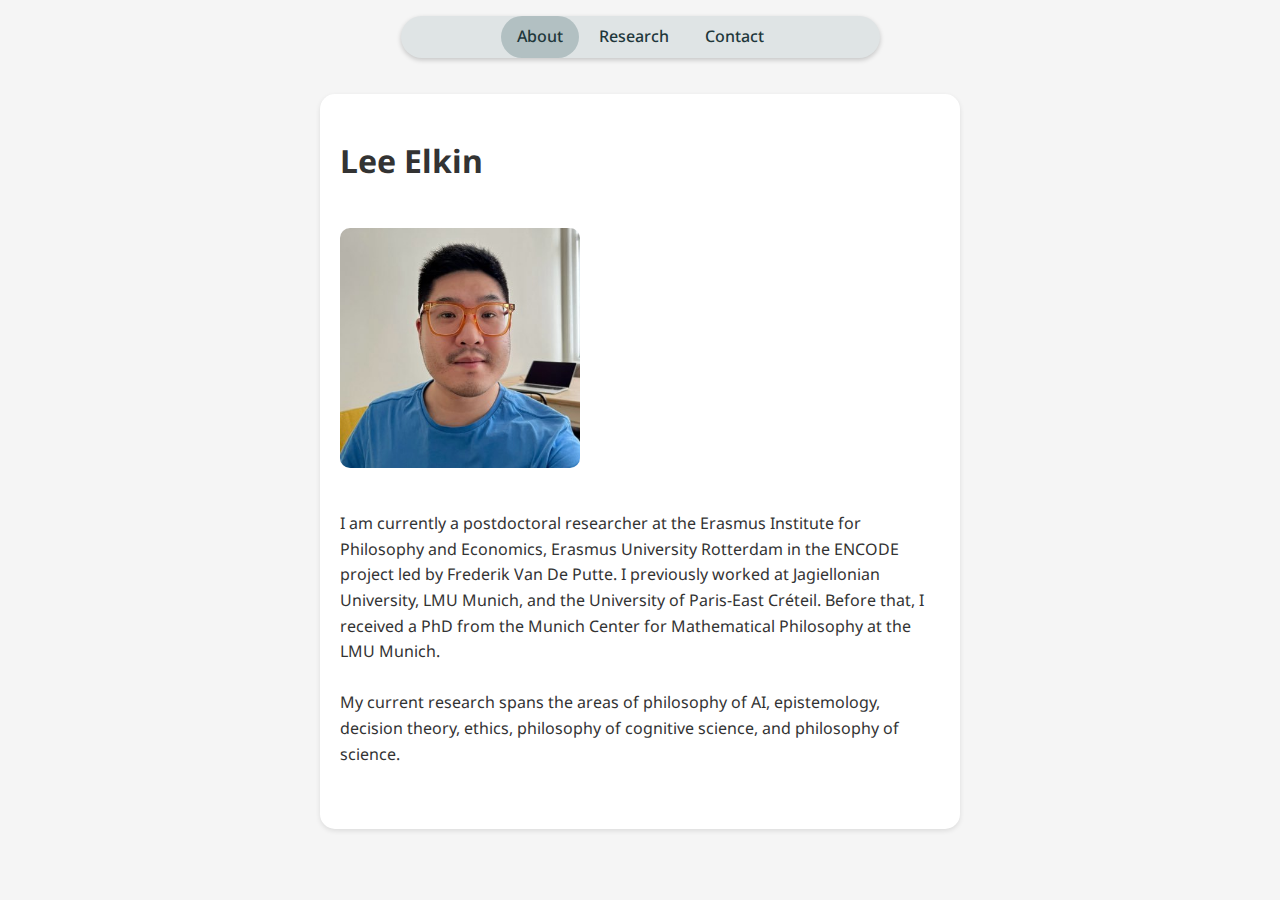
==== index.html @ 67040b74 "Add files via upload" ====
<!DOCTYPE html>
<html lang="en">
<head>
    <meta charset="UTF-8">
    <meta name="viewport" content="width=device-width, initial-scale=1.0">
    <title>Lee Elkin</title>
    <link rel="preconnect" href="https://fonts.googleapis.com">
    <link rel="preconnect" href="https://fonts.gstatic.com" crossorigin>
    <link href="https://fonts.googleapis.com/css2?family=Noto+Sans:ital,wght@0,100..900;1,100..900&display=swap" rel="stylesheet">
    <link rel="stylesheet" href="style.css">
</head>
<body>
    <nav class="navigation">
        <ul>
            <li><a href="index.html">About</a></li>
            <li><a href="#research">Research</a></li>
            <li><a href="#contact">Contact</a></li>
        </ul>
    </nav>
    
    <section id="index.html" class="tab-content">
        <h1>Lee Elkin</h1>
        <img src="profile_pic.jpg" alt="profile">
        <p>I am currently a postdoctoral researcher at the Erasmus Institute for Philosophy and Economics, Erasmus University Rotterdam in the ENCODE project led by Frederik Van De Putte. I previously worked at Jagiellonian University, LMU Munich, and the University of Paris-East Créteil. Before that, I received a PhD from the Munich Center for Mathematical Philosophy at the LMU Munich.<br><br> My current research spans the areas of philosophy of AI, epistemology, decision theory, ethics, philosophy of cognitive science, and philosophy of science.</p><br>
    </section>
    <!-- You can add more sections here for "About" and "Contact" with similar structure -->
    <script src="script.js"></script>
</body>
</html>
---- style.css ----
body {
    font-family: 'Noto Sans', Arial, sans-serif; /* Ensure Roboto font is rendering */
    background-color: #f5f5f5; /* Slightly lightened background */
    color: #333; /* Darker tone for text */
    margin: 0;
    padding: 0 0 50px; /* Extend the length of the body a bit */
    line-height: 1.6;
}

.navigation {
    text-align: center; /* Center the navigation */
    margin-bottom: 20px; /* Space below the navigation */
}

.navigation ul {
    list-style-type: none;
    padding: 0;
    display: inline-block; /* Use inline-block for the navigation */
    background-color: #DFE4E5; /* Slightly darkened tab bar */
    border-radius: 30px; /* Rounded edges for the tab bar */
    box-shadow: 0 2px 5px rgba(0,0,0,0.2); /* Subtle shadow for depth */
    padding: 0 100px; /* Adjusting padding to effectively add width */
}

.navigation ul li {
    display: inline;
}

.navigation ul li a {
    display: inline-block;
    font-weight: 500;
    color: #1F383C/*#333*/;
    text-align: center;
    padding: 8px 16px;
    text-decoration: none;
    transition: background-color 0.3s;
    border-radius: 25px; /* Rounded edges for menu items */
}

.navigation ul li a:hover, .navigation ul li a:focus {
    background-color: #C6D1D2; /* Slightly darker tone on hover/focus */
}

.tab-content {
    padding: 20px;
    background-color: #ffffff; /* Pure white for content background */
    border-radius: 15px; /* Rounded edges for content area */
    box-shadow: 0 2px 5px rgba(0,0,0,0.1); /* Soft shadow for depth */
    width: 90%;
    max-width: 600px; /* Modern, centered layout */
    margin: 20px auto; /* Center the content and add margin */
}

img {
    max-width: 40%;
    height: auto;
    border-radius: 10px; /* Rounded edges for images */
    margin-top: 20px; /* Space above the image */
    margin-bottom: 20px;
}

.right-align {
    float: right;
    margin-left: 20px; /* Add space on the left side of the image */
    margin-bottom: 20px;
}

.active {
    background-color: #b2c0c2; /* Or any color that suits your design */
    color: #1F383C; /* Change text color for better contrast */
}
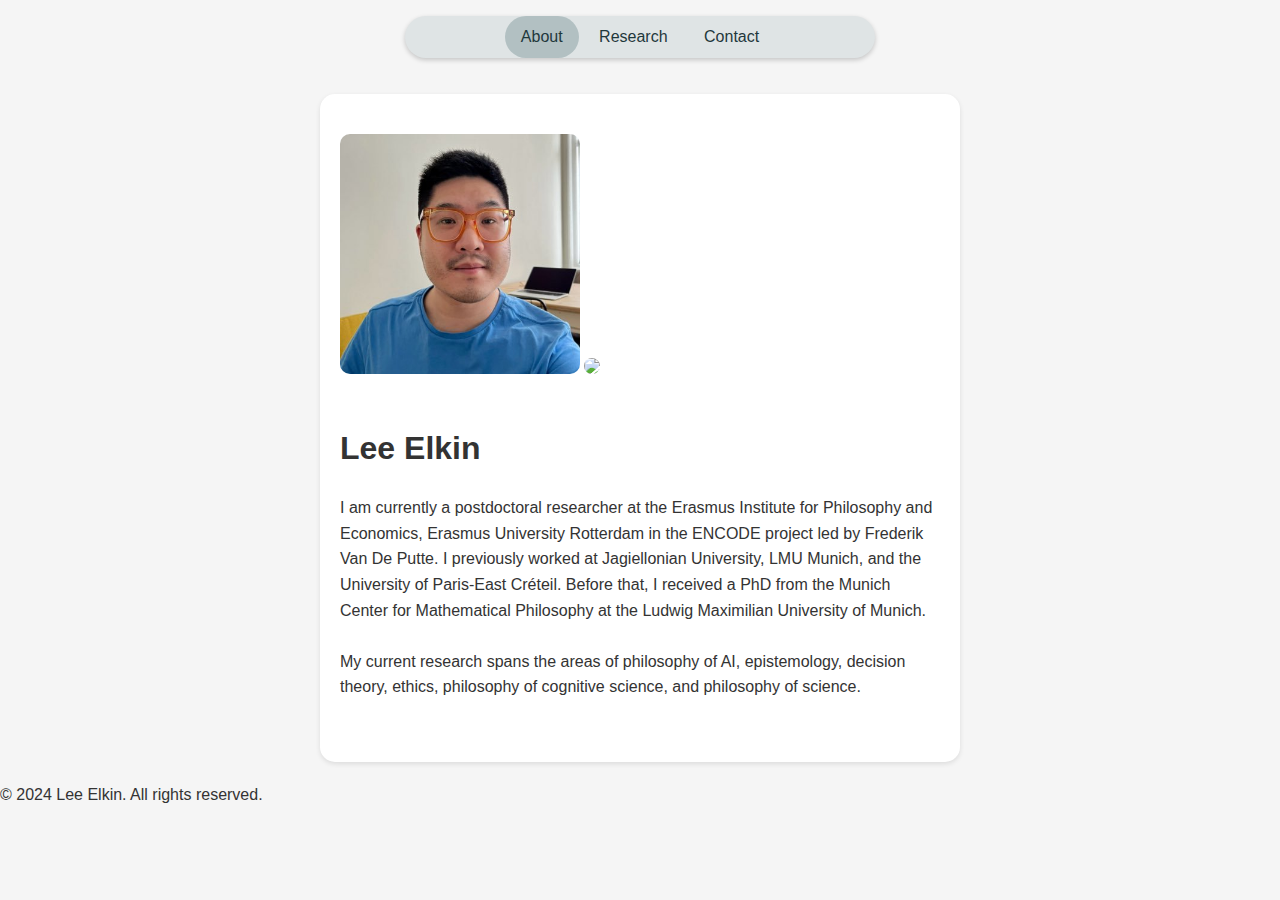
==== commit 8eead8cc: "Update index.html" ====
--- a/index.html
+++ b/index.html
@@ -3,27 +3,39 @@
 <head>
     <meta charset="UTF-8">
     <meta name="viewport" content="width=device-width, initial-scale=1.0">
+    <meta name="Lee Elkin" content="Researcher">
     <title>Lee Elkin</title>
     <link rel="preconnect" href="https://fonts.googleapis.com">
     <link rel="preconnect" href="https://fonts.gstatic.com" crossorigin>
-    <link href="https://fonts.googleapis.com/css2?family=Noto+Sans:ital,wght@0,100..900;1,100..900&display=swap" rel="stylesheet">
+    <link href='https://fonts.googleapis.com/css2?family=Asap:ital,wght@0,100..900;1,100..900&display=swap' rel='stylesheet'>
     <link rel="stylesheet" href="style.css">
 </head>
+<!-- Google tag (gtag.js) -->
+<script async src="https://www.googletagmanager.com/gtag/js?id=G-SRRQLQYWL9"></script>
+<script>
+  window.dataLayer = window.dataLayer || [];
+  function gtag(){dataLayer.push(arguments);}
+  gtag('js', new Date());
+
+  gtag('config', 'G-SRRQLQYWL9');
+</script>
 <body>
     <nav class="navigation">
         <ul>
             <li><a href="index.html">About</a></li>
-            <li><a href="#research">Research</a></li>
-            <li><a href="#contact">Contact</a></li>
+            <li><a href="research.html">Research</a></li>
+            <li><a href="contact.html">Contact</a></li>
         </ul>
-    </nav>
-    
+    </nav> 
     <section id="index.html" class="tab-content">
+        <img src="profile_pic.jpg" class="profile" alt="profile">
+        <img src="network.png" class="network">
         <h1>Lee Elkin</h1>
-        <img src="profile_pic.jpg" alt="profile">
-        <p>I am currently a postdoctoral researcher at the Erasmus Institute for Philosophy and Economics, Erasmus University Rotterdam in the ENCODE project led by Frederik Van De Putte. I previously worked at Jagiellonian University, LMU Munich, and the University of Paris-East Créteil. Before that, I received a PhD from the Munich Center for Mathematical Philosophy at the LMU Munich.<br><br> My current research spans the areas of philosophy of AI, epistemology, decision theory, ethics, philosophy of cognitive science, and philosophy of science.</p><br>
+        <p>I am currently a postdoctoral researcher at the Erasmus Institute for Philosophy and Economics, Erasmus University Rotterdam in the ENCODE project led by Frederik Van De Putte. I previously worked at Jagiellonian University, LMU Munich, and the University of Paris-East Créteil. Before that, I received a PhD from the Munich Center for Mathematical Philosophy at the Ludwig Maximilian University of Munich.<br><br> My current research spans the areas of philosophy of AI, epistemology, decision theory, ethics, philosophy of cognitive science, and philosophy of science.</p><br>
     </section>
-    <!-- You can add more sections here for "About" and "Contact" with similar structure -->
+    <footer>
+        <p class="copyright">© 2024 Lee Elkin. All rights reserved.</p>
+    </footer>    
     <script src="script.js"></script>
 </body>
 </html>
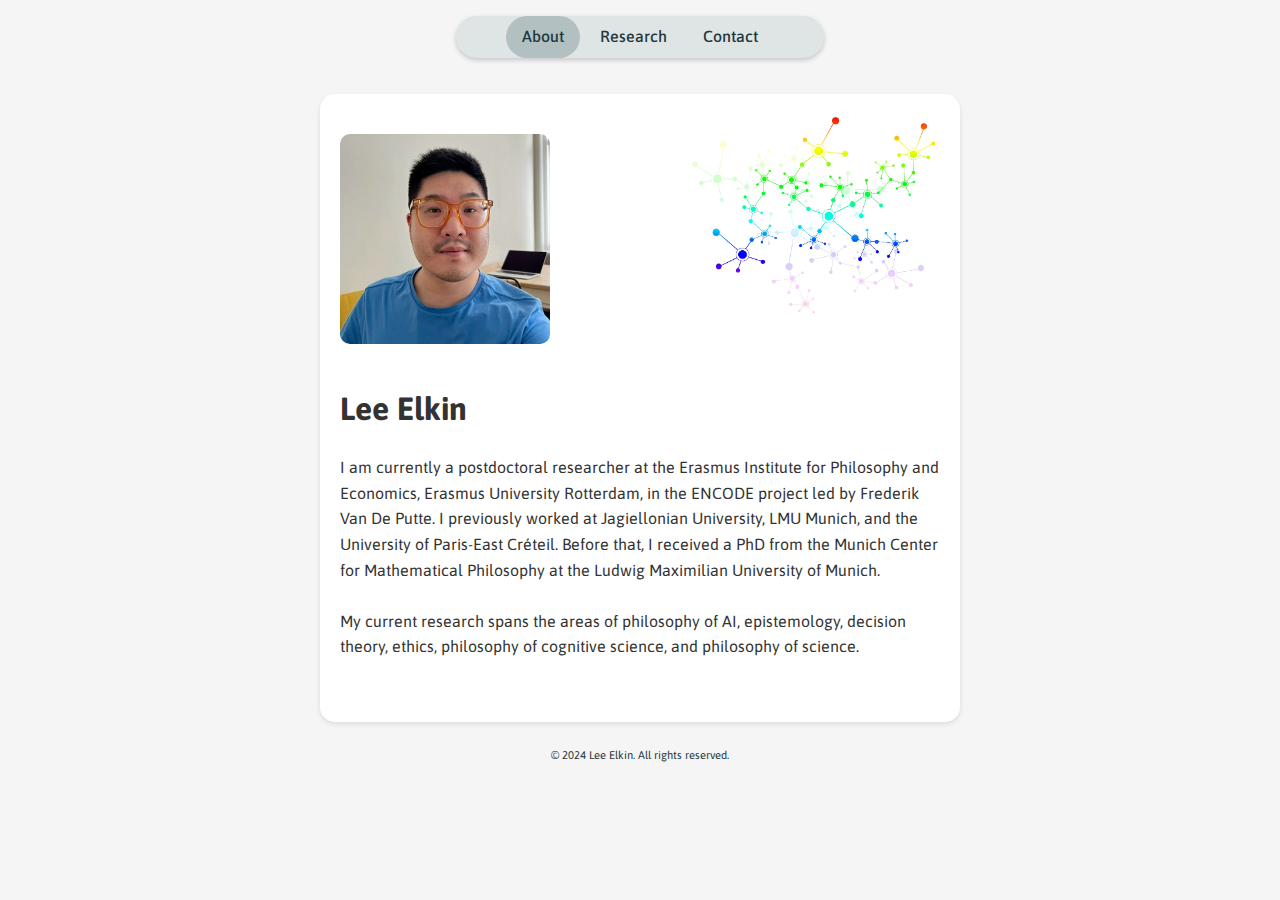
==== commit 6e56db10: "Update index.html" ====
--- a/index.html
+++ b/index.html
@@ -3,7 +3,6 @@
 <head>
     <meta charset="UTF-8">
     <meta name="viewport" content="width=device-width, initial-scale=1.0">
-    <meta name="Lee Elkin" content="Researcher">
     <title>Lee Elkin</title>
     <link rel="preconnect" href="https://fonts.googleapis.com">
     <link rel="preconnect" href="https://fonts.gstatic.com" crossorigin>
@@ -31,7 +30,7 @@
         <img src="profile_pic.jpg" class="profile" alt="profile">
         <img src="network.png" class="network">
         <h1>Lee Elkin</h1>
-        <p>I am currently a postdoctoral researcher at the Erasmus Institute for Philosophy and Economics, Erasmus University Rotterdam in the ENCODE project led by Frederik Van De Putte. I previously worked at Jagiellonian University, LMU Munich, and the University of Paris-East Créteil. Before that, I received a PhD from the Munich Center for Mathematical Philosophy at the Ludwig Maximilian University of Munich.<br><br> My current research spans the areas of philosophy of AI, epistemology, decision theory, ethics, philosophy of cognitive science, and philosophy of science.</p><br>
+        <p>I am currently a postdoctoral researcher at the Erasmus Institute for Philosophy and Economics, Erasmus University Rotterdam, in the ENCODE project led by Frederik Van De Putte. I previously worked at Jagiellonian University, LMU Munich, and the University of Paris-East Créteil. Before that, I received a PhD from the Munich Center for Mathematical Philosophy at the Ludwig Maximilian University of Munich.<br><br> My current research spans the areas of philosophy of AI, epistemology, decision theory, ethics, philosophy of cognitive science, and philosophy of science.</p><br>
     </section>
     <footer>
         <p class="copyright">© 2024 Lee Elkin. All rights reserved.</p>
--- a/style.css
+++ b/style.css
@@ -1,5 +1,5 @@
 body {
-    font-family: 'Noto Sans', Arial, sans-serif; /* Ensure Roboto font is rendering */
+    font-family: 'Asap', Arial, sans-serif; /* Ensure Roboto font is rendering */
     background-color: #f5f5f5; /* Slightly lightened background */
     color: #333; /* Darker tone for text */
     margin: 0;
@@ -8,6 +8,8 @@
 }
 
 .navigation {
+    display: flex;
+    justify-content: center;
     text-align: center; /* Center the navigation */
     margin-bottom: 20px; /* Space below the navigation */
 }
@@ -19,7 +21,7 @@
     background-color: #DFE4E5; /* Slightly darkened tab bar */
     border-radius: 30px; /* Rounded edges for the tab bar */
     box-shadow: 0 2px 5px rgba(0,0,0,0.2); /* Subtle shadow for depth */
-    padding: 0 100px; /* Adjusting padding to effectively add width */
+    padding: 0 50px; /* Adjusting padding to effectively add width */
 }
 
 .navigation ul li {
@@ -27,7 +29,7 @@
 }
 
 .navigation ul li a {
-    display: inline-block;
+    display: inline-flex;
     font-weight: 500;
     color: #1F383C/*#333*/;
     text-align: center;
@@ -51,12 +53,19 @@
     margin: 20px auto; /* Center the content and add margin */
 }
 
-img {
-    max-width: 40%;
+img.profile {
+    max-width: 35%;
     height: auto;
     border-radius: 10px; /* Rounded edges for images */
     margin-top: 20px; /* Space above the image */
-    margin-bottom: 20px;
+    margin-bottom: 10px;
+}
+
+img.network {
+    max-width: 42%;
+    height: auto;
+    float: right;
+    margin-bottom: 70px;
 }
 
 .right-align {
@@ -68,4 +77,37 @@
 .active {
     background-color: #b2c0c2; /* Or any color that suits your design */
     color: #1F383C; /* Change text color for better contrast */
-}+}
+
+.twitter-container {
+    display: flex;
+    align-items: center; /* Vertically center the content */
+}
+
+.twitter-button {
+    margin-right: 10px; /* Add spacing between button and text */
+}
+
+/* Adjust the image size if necessary */
+.twitter-button img {
+    max-height: 30px;
+    max-width: 30px;
+}
+
+/* Updated CSS */
+footer {
+    position: relative; /* Add this line */
+    text-align: center; /* Center horizontally */
+    background-color: #f5f5f5;
+    color: #1F383C;
+    margin-top:20px;
+    padding: 10px, 0;
+}
+
+p.copyright {
+    position: absolute; /* Position absolutely within the footer */
+    width: 100%; /* Take up the full width */
+    top: 1; /* Stick to the bottom */
+    font-size: 0.7em;
+    line-height: 5px;
+}
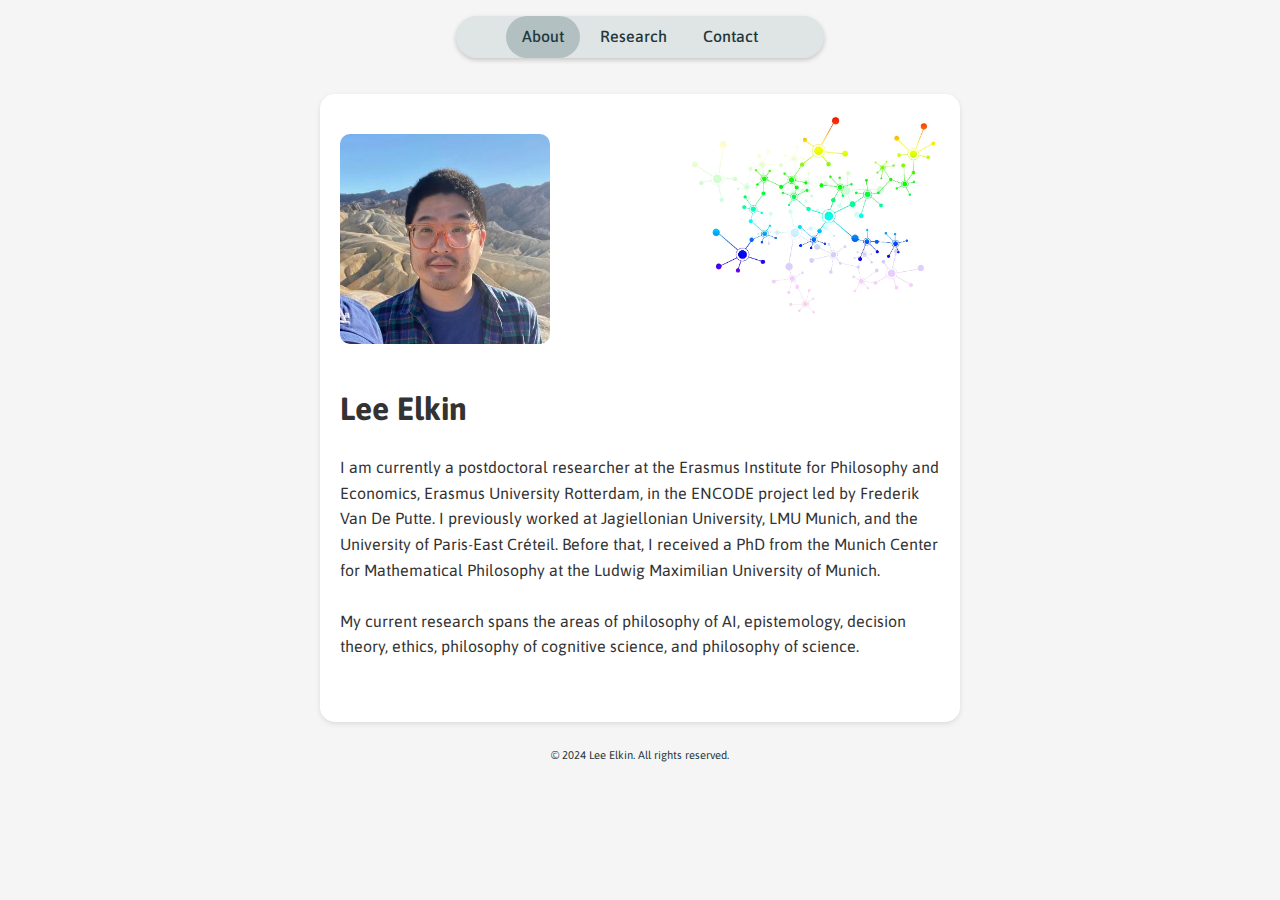
==== commit 774191ae: "Update index.html" ====
--- a/index.html
+++ b/index.html
@@ -27,7 +27,7 @@
         </ul>
     </nav> 
     <section id="index.html" class="tab-content">
-        <img src="profile_pic.jpg" class="profile" alt="profile">
+        <img src="Ozr-fJwe_400x400.jpg" class="profile" alt="profile">
         <img src="network.png" class="network">
         <h1>Lee Elkin</h1>
         <p>I am currently a postdoctoral researcher at the Erasmus Institute for Philosophy and Economics, Erasmus University Rotterdam, in the ENCODE project led by Frederik Van De Putte. I previously worked at Jagiellonian University, LMU Munich, and the University of Paris-East Créteil. Before that, I received a PhD from the Munich Center for Mathematical Philosophy at the Ludwig Maximilian University of Munich.<br><br> My current research spans the areas of philosophy of AI, epistemology, decision theory, ethics, philosophy of cognitive science, and philosophy of science.</p><br>
